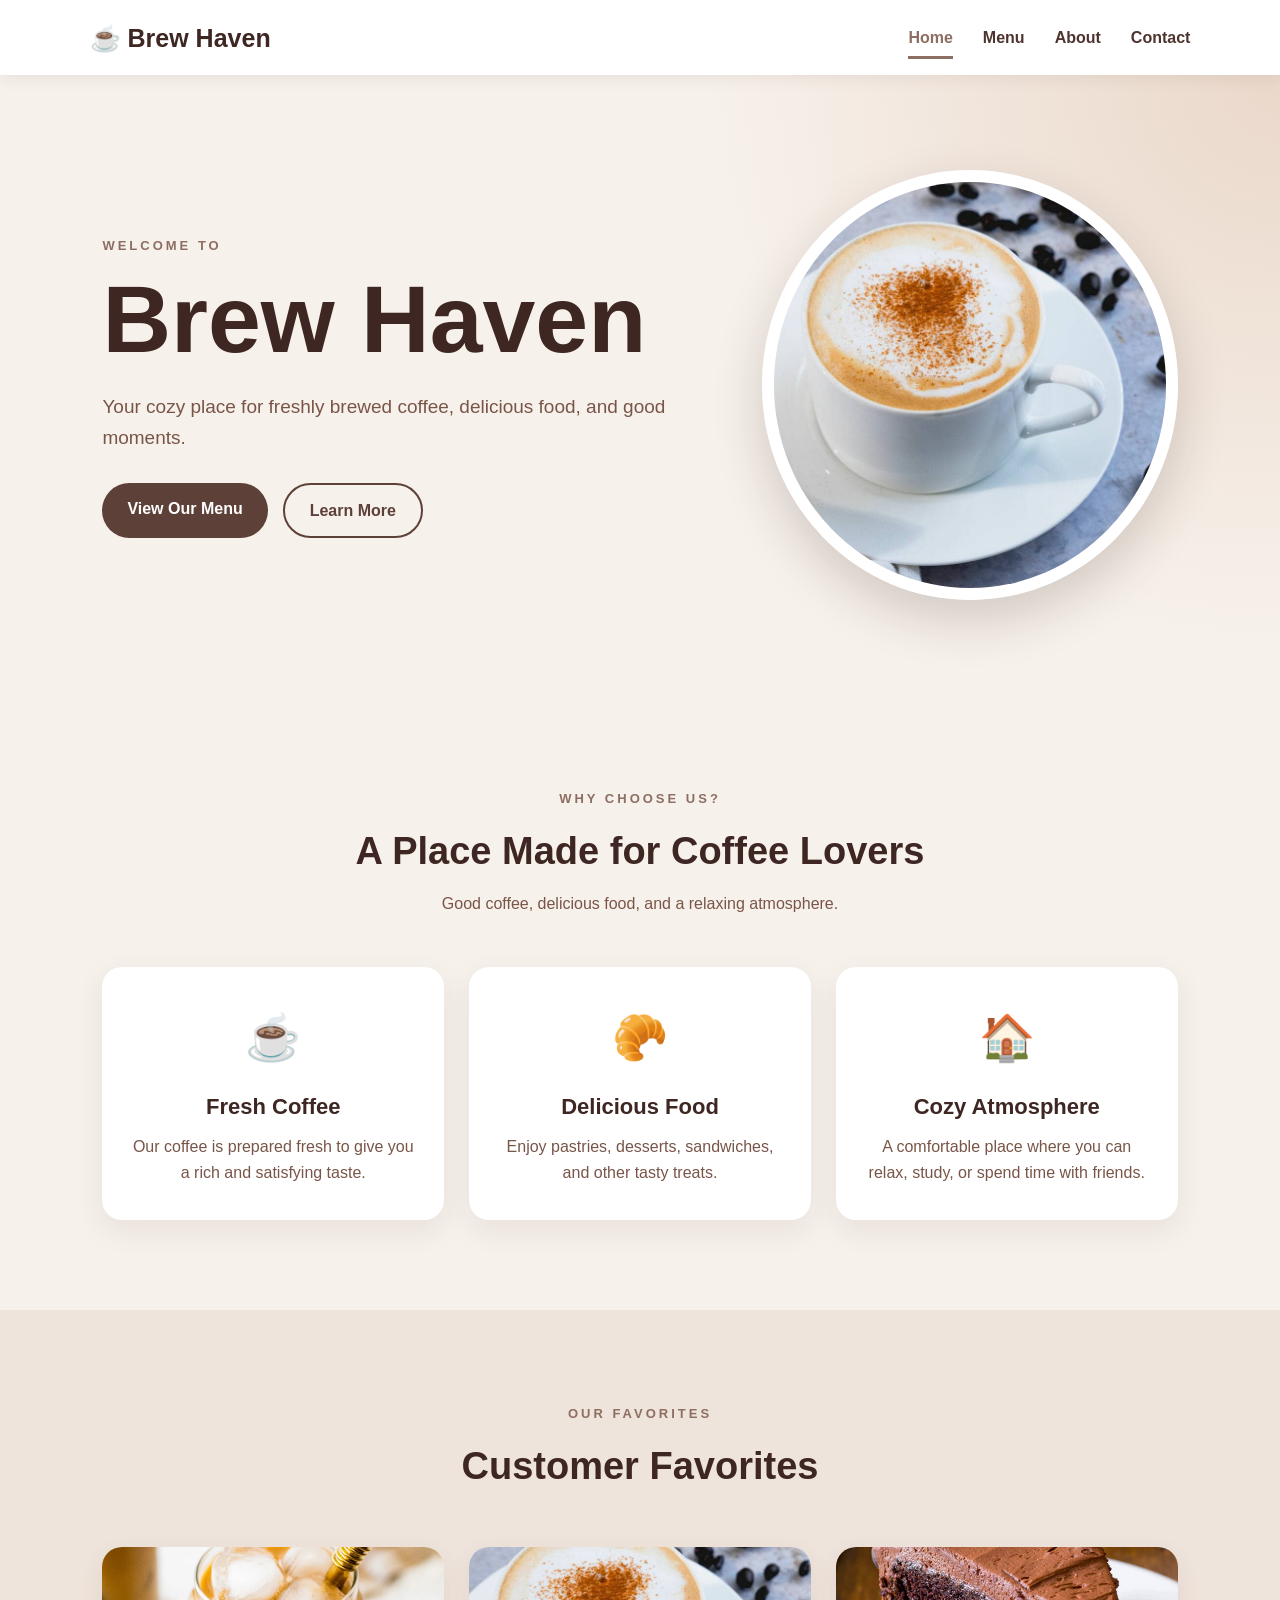
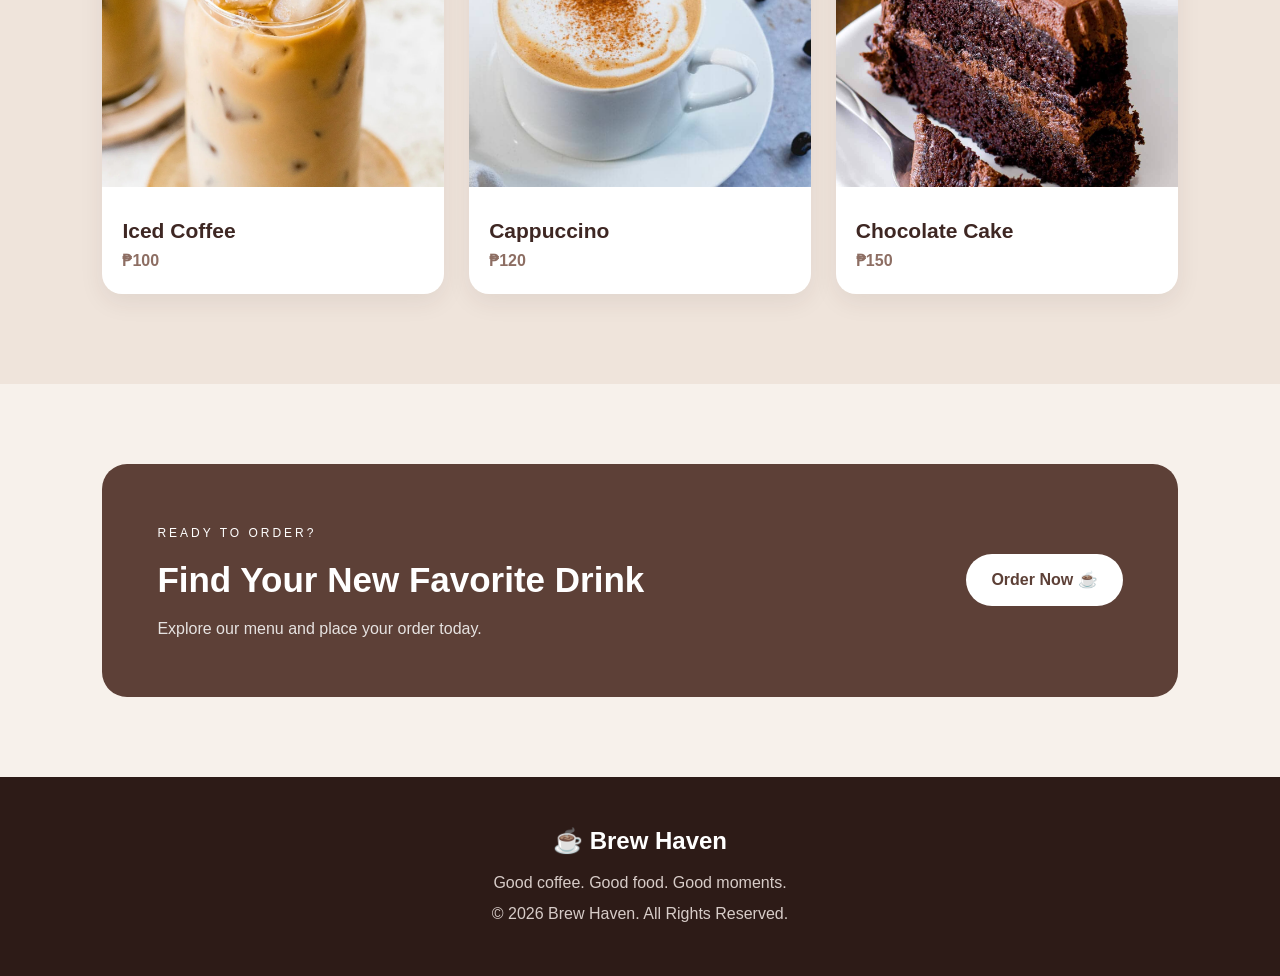
==== index.html @ 60bdd7b0 "Upload Brew Haven website" ====
<!DOCTYPE html>
<html lang="en">
<head>
    <meta charset="UTF-8">
    <meta name="viewport" content="width=device-width, initial-scale=1.0">
    <title>Brew Haven | Home</title>
    <link rel="stylesheet" href="./style.css">
</head>

<body>

<header>
    <div class="logo">☕ Brew Haven</div>

    <nav>
        <a href="./index.html" class="active">Home</a>
        <a href="./menu.html">Menu</a>
        <a href="./about.html">About</a>
        <a href="./contact.html">Contact</a>
    </nav>
</header>

<section class="hero home-hero">
    <div class="hero-content">
        <span class="hero-small">WELCOME TO</span>
        <h1>Brew Haven</h1>
        <p>Your cozy place for freshly brewed coffee, delicious food, and good moments.</p>

        <div class="hero-buttons">
            <a href="./menu.html" class="btn">View Our Menu</a>
            <a href="./about.html" class="btn btn-outline">Learn More</a>
        </div>
    </div>

    <div class="hero-image">
        <img src="./images/cappuccino.jpg" alt="Cappuccino">
    </div>
</section>

<section class="section">
    <div class="section-title">
        <span>WHY CHOOSE US?</span>
        <h2>A Place Made for Coffee Lovers</h2>
        <p>Good coffee, delicious food, and a relaxing atmosphere.</p>
    </div>

    <div class="feature-grid">

        <div class="feature-card">
            <div class="feature-icon">☕</div>
            <h3>Fresh Coffee</h3>
            <p>Our coffee is prepared fresh to give you a rich and satisfying taste.</p>
        </div>

        <div class="feature-card">
            <div class="feature-icon">🥐</div>
            <h3>Delicious Food</h3>
            <p>Enjoy pastries, desserts, sandwiches, and other tasty treats.</p>
        </div>

        <div class="feature-card">
            <div class="feature-icon">🏠</div>
            <h3>Cozy Atmosphere</h3>
            <p>A comfortable place where you can relax, study, or spend time with friends.</p>
        </div>

    </div>
</section>

<section class="section favorites">
    <div class="section-title">
        <span>OUR FAVORITES</span>
        <h2>Customer Favorites</h2>
    </div>

    <div class="popular-grid">

        <div class="popular-card">
            <img src="./images/iced-coffee.jpg" alt="Iced Coffee">
            <div>
                <h3>Iced Coffee</h3>
                <p>₱100</p>
            </div>
        </div>

        <div class="popular-card">
            <img src="./images/cappuccino.jpg" alt="Cappuccino">
            <div>
                <h3>Cappuccino</h3>
                <p>₱120</p>
            </div>
        </div>

        <div class="popular-card">
            <img src="./images/chocolate-cake.jpg" alt="Chocolate Cake">
            <div>
                <h3>Chocolate Cake</h3>
                <p>₱150</p>
            </div>
        </div>

    </div>
</section>

<section class="cta">
    <div>
        <span>READY TO ORDER?</span>
        <h2>Find Your New Favorite Drink</h2>
        <p>Explore our menu and place your order today.</p>
    </div>

    <a href="./menu.html" class="btn">Order Now ☕</a>
</section>

<footer>
    <h3>☕ Brew Haven</h3>
    <p>Good coffee. Good food. Good moments.</p>
    <p>© 2026 Brew Haven. All Rights Reserved.</p>
</footer>

</body>
</html>
---- style.css ----
/* =========================================
   BREW HAVEN - MAIN STYLE
   ========================================= */

* {
    margin: 0;
    padding: 0;
    box-sizing: border-box;
}

html {
    scroll-behavior: smooth;
}

body {
    font-family: Arial, Helvetica, sans-serif;
    background: #f7f1eb;
    color: #3e2723;
    line-height: 1.6;
}


/* =========================================
   HEADER
   ========================================= */

header {
    height: 75px;
    background: #ffffff;
    display: flex;
    justify-content: space-between;
    align-items: center;
    padding: 0 7%;
    position: sticky;
    top: 0;
    z-index: 1000;
    box-shadow: 0 3px 15px rgba(62, 39, 35, 0.08);
}

.logo {
    font-size: 25px;
    font-weight: bold;
    color: #3e2723;
}

nav {
    display: flex;
    gap: 30px;
}

nav a {
    position: relative;
    color: #4e342e;
    text-decoration: none;
    font-weight: bold;
    padding: 27px 0;
    transition: 0.3s;
}

nav a::after {
    content: "";
    position: absolute;
    left: 0;
    bottom: 18px;
    width: 0;
    height: 3px;
    background: #8d6e63;
    transition: 0.3s;
}

nav a:hover,
nav a.active {
    color: #8d6e63;
}

nav a:hover::after,
nav a.active::after {
    width: 100%;
}


/* =========================================
   BUTTONS
   ========================================= */

.btn {
    display: inline-block;
    background: #5d4037;
    color: white;
    padding: 13px 25px;
    border-radius: 30px;
    text-decoration: none;
    font-weight: bold;
    border: none;
    cursor: pointer;
    transition: 0.3s;
}

.btn:hover {
    background: #3e2723;
    transform: translateY(-3px);
    box-shadow: 0 8px 20px rgba(62, 39, 35, 0.2);
}

.btn-outline {
    background: transparent;
    border: 2px solid #5d4037;
    color: #5d4037;
}

.btn-outline:hover {
    background: #5d4037;
    color: white;
}


/* =========================================
   HOME HERO
   ========================================= */

.hero {
    min-height: 620px;
    padding: 70px 8%;
    display: flex;
    align-items: center;
    justify-content: space-between;
    gap: 60px;
}

.home-hero {
    background:
        radial-gradient(circle at top right, #ead8ca, transparent 40%);
}

.hero-content {
    max-width: 600px;
}

.hero-small,
.section-title span,
.menu-heading span,
.about-text > span,
.contact-info > span {
    font-size: 13px;
    letter-spacing: 3px;
    font-weight: bold;
    color: #8d6e63;
}

.hero h1 {
    font-size: clamp(55px, 8vw, 95px);
    line-height: 1;
    margin: 15px 0 25px;
    color: #3e2723;
}

.hero p {
    font-size: 19px;
    color: #795548;
    margin-bottom: 30px;
}

.hero-buttons {
    display: flex;
    gap: 15px;
    flex-wrap: wrap;
}

.hero-image {
    width: 430px;
    height: 430px;
    border-radius: 50%;
    overflow: hidden;
    border: 12px solid white;
    box-shadow: 0 20px 50px rgba(62, 39, 35, 0.2);
    animation: floating 4s ease-in-out infinite;
}

.hero-image img {
    width: 100%;
    height: 100%;
    object-fit: cover;
}

@keyframes floating {

    0%,
    100% {
        transform: translateY(0);
    }

    50% {
        transform: translateY(-12px);
    }
}


/* =========================================
   PAGE HERO
   ========================================= */

.page-hero {
    min-height: 330px;
    display: flex;
    align-items: center;
    justify-content: center;
    text-align: center;
    padding: 50px 20px;
    color: white;

    background:
        linear-gradient(
            rgba(62, 39, 35, 0.72),
            rgba(62, 39, 35, 0.72)
        ),
        url("./images/cappuccino.jpg");

    background-size: cover;
    background-position: center;
}

.page-hero span {
    letter-spacing: 4px;
    font-size: 13px;
}

.page-hero h1 {
    font-size: 55px;
    margin: 10px 0;
}

.page-hero p {
    font-size: 18px;
}


/* =========================================
   GENERAL SECTIONS
   ========================================= */

.section {
    padding: 90px 8%;
}

.section-title {
    text-align: center;
    margin-bottom: 50px;
}

.section-title h2 {
    font-size: 38px;
    margin: 10px 0;
}

.section-title p {
    color: #795548;
}


/* =========================================
   FEATURES
   ========================================= */

.feature-grid {
    display: grid;
    grid-template-columns: repeat(3, 1fr);
    gap: 25px;
}

.feature-card {
    background: white;
    padding: 35px 25px;
    text-align: center;
    border-radius: 20px;
    box-shadow: 0 10px 30px rgba(62, 39, 35, 0.08);
    transition: 0.3s;
}

.feature-card:hover {
    transform: translateY(-8px);
    box-shadow: 0 18px 40px rgba(62, 39, 35, 0.15);
}

.feature-icon {
    font-size: 45px;
    margin-bottom: 15px;
}

.feature-card h3 {
    font-size: 22px;
    margin-bottom: 10px;
}

.feature-card p {
    color: #795548;
}


/* =========================================
   FAVORITES
   ========================================= */

.favorites {
    background: #efe4db;
}

.popular-grid {
    display: grid;
    grid-template-columns: repeat(3, 1fr);
    gap: 25px;
}

.popular-card {
    background: white;
    border-radius: 20px;
    overflow: hidden;
    transition: 0.3s;
    box-shadow: 0 8px 25px rgba(62, 39, 35, 0.08);
}

.popular-card:hover {
    transform: translateY(-7px);
}

.popular-card img {
    width: 100%;
    height: 240px;
    object-fit: cover;
}

.popular-card div {
    padding: 20px;
}

.popular-card h3 {
    font-size: 21px;
}

.popular-card p {
    color: #8d6e63;
    font-weight: bold;
}


/* =========================================
   CTA
   ========================================= */

.cta {
    margin: 80px 8%;
    padding: 55px;
    border-radius: 25px;
    background: #5d4037;
    color: white;
    display: flex;
    align-items: center;
    justify-content: space-between;
    gap: 30px;
}

.cta span {
    font-size: 12px;
    letter-spacing: 3px;
}

.cta h2 {
    font-size: 35px;
    margin: 8px 0;
}

.cta p {
    opacity: 0.85;
}

.cta .btn {
    background: white;
    color: #5d4037;
}

.cta .btn:hover {
    background: #f7f1eb;
}


/* =========================================
   MENU
   ========================================= */

.menu-section {
    padding: 80px 7%;
}

.search-box {
    max-width: 700px;
    margin: 0 auto 30px;
}

.search-box input {
    width: 100%;
    padding: 17px 22px;
    border: 2px solid #eadfd7;
    border-radius: 40px;
    outline: none;
    font-size: 16px;
    background: white;
    transition: 0.3s;
}

.search-box input:focus {
    border-color: #8d6e63;
    box-shadow: 0 5px 20px rgba(62, 39, 35, 0.08);
}

.categories {
    display: flex;
    justify-content: center;
    flex-wrap: wrap;
    gap: 10px;
    margin-bottom: 70px;
}

.category-btn {
    border: none;
    padding: 11px 20px;
    border-radius: 30px;
    background: white;
    color: #5d4037;
    cursor: pointer;
    font-weight: bold;
    transition: 0.3s;
}

.category-btn:hover,
.category-btn.active {
    background: #5d4037;
    color: white;
}

.menu-heading {
    margin: 60px 0 25px;
}

.menu-heading h2 {
    font-size: 35px;
    margin-top: 5px;
}


/* =========================================
   PRODUCT CARDS
   ========================================= */

.product-grid {
    display: grid;
    grid-template-columns: repeat(4, 1fr);
    gap: 25px;
}

.product-card {
    background: white;
    border-radius: 20px;
    overflow: hidden;
    position: relative;
    box-shadow: 0 8px 25px rgba(62, 39, 35, 0.08);
    transition: 0.35s;
}

.product-card:hover {
    transform: translateY(-10px);
    box-shadow: 0 18px 40px rgba(62, 39, 35, 0.16);
}

.product-image {
    height: 220px;
    overflow: hidden;
}

.product-image img {
    width: 100%;
    height: 100%;
    object-fit: cover;
    transition: 0.5s;
}

.product-card:hover .product-image img {
    transform: scale(1.08);
}

.product-info {
    padding: 20px;
}

.product-info h3 {
    color: #3e2723;
    font-size: 21px;
    margin-bottom: 7px;
}

.product-info p {
    color: #795548;
    font-size: 14px;
    min-height: 65px;
}

.product-info strong {
    display: block;
    color: #6d4c41;
    font-size: 20px;
    margin: 10px 0;
}

.add-btn {
    width: 100%;
    padding: 12px;
    border: none;
    border-radius: 12px;
    background: #5d4037;
    color: white;
    cursor: pointer;
    font-weight: bold;
    transition: 0.3s;
}

.add-btn:hover {
    background: #3e2723;
    transform: translateY(-2px);
}

.best-badge {
    position: absolute;
    z-index: 5;
    top: 15px;
    left: 15px;
    background: #5d4037;
    color: white;
    padding: 7px 11px;
    border-radius: 20px;
    font-size: 11px;
    font-weight: bold;
}


/* =========================================
   REVIEWS
   ========================================= */

.reviews {
    background: #efe4db;
}

.review-grid {
    display: grid;
    grid-template-columns: repeat(3, 1fr);
    gap: 25px;
}

.review-card {
    background: white;
    padding: 30px;
    border-radius: 20px;
    box-shadow: 0 8px 25px rgba(62, 39, 35, 0.07);
}

.stars {
    color: #a1887f;
    font-size: 20px;
    margin-bottom: 15px;
}

.review-card p {
    color: #5d4037;
    margin-bottom: 15px;
}

.review-card h4 {
    color: #8d6e63;
}


/* =========================================
   FLOATING CART
   ========================================= */

.cart-floating {
    position: fixed;
    right: 25px;
    bottom: 25px;
    width: 65px;
    height: 65px;
    border: none;
    border-radius: 50%;
    background: #5d4037;
    color: white;
    font-size: 25px;
    cursor: pointer;
    z-index: 1100;
    box-shadow: 0 10px 30px rgba(62, 39, 35, 0.3);
    transition: 0.3s;
}

.cart-floating:hover {
    transform: scale(1.1);
    background: #3e2723;
}

#cartCount {
    position: absolute;
    top: -4px;
    right: -4px;
    width: 25px;
    height: 25px;
    background: #8d6e63;
    border-radius: 50%;
    display: flex;
    justify-content: center;
    align-items: center;
    font-size: 12px;
    font-weight: bold;
}


/* =========================================
   CART PANEL
   ========================================= */

.cart-overlay {
    position: fixed;
    inset: 0;
    background: rgba(0, 0, 0, 0.45);
    z-index: 1190;
    opacity: 0;
    visibility: hidden;
    transition: 0.3s;
}

.cart-overlay.show {
    opacity: 1;
    visibility: visible;
}

.cart-panel {
    position: fixed;
    right: -450px;
    top: 0;
    width: 430px;
    max-width: 95%;
    height: 100vh;
    background: #fff;
    z-index: 1200;
    display: flex;
    flex-direction: column;
    transition: 0.4s ease;
    box-shadow: -10px 0 40px rgba(0, 0, 0, 0.15);
}

.cart-panel.open {
    right: 0;
}

.cart-header {
    display: flex;
    justify-content: space-between;
    align-items: center;
    padding: 22px;
    border-bottom: 1px solid #eee;
}

.cart-header h2 {
    font-size: 23px;
}

.cart-header button {
    border: none;
    background: none;
    font-size: 30px;
    cursor: pointer;
    color: #5d4037;
}

.cart-items {
    flex: 1;
    overflow-y: auto;
    padding: 20px;
}

.cart-item {
    display: flex;
    gap: 12px;
    align-items: center;
    margin-bottom: 18px;
    padding-bottom: 18px;
    border-bottom: 1px solid #eee;
}

.cart-item img {
    width: 70px;
    height: 70px;
    border-radius: 12px;
    object-fit: cover;
}

.cart-item-info {
    flex: 1;
}

.cart-item-info h3 {
    font-size: 15px;
}

.cart-item-info p {
    color: #795548;
    font-size: 13px;
}

.cart-item > strong {
    font-size: 14px;
}

.cart-controls {
    display: flex;
    align-items: center;
    gap: 7px;
    margin-top: 5px;
}

.cart-controls button {
    border: none;
    width: 25px;
    height: 25px;
    border-radius: 6px;
    background: #efe4db;
    color: #3e2723;
    cursor: pointer;
}

.cart-controls .remove-btn {
    background: transparent;
    margin-left: 5px;
}

.empty-cart {
    text-align: center;
    padding: 50px 20px;
    color: #795548;
}

.empty-cart-icon {
    font-size: 50px;
    margin-bottom: 15px;
}

.cart-footer {
    padding: 20px;
    border-top: 1px solid #eee;
}

.cart-total {
    display: flex;
    justify-content: space-between;
    margin-bottom: 15px;
    font-size: 20px;
}

.checkout-btn {
    width: 100%;
    padding: 14px;
    border: none;
    border-radius: 12px;
    background: #5d4037;
    color: white;
    font-weight: bold;
    cursor: pointer;
    transition: 0.3s;
}

.checkout-btn:hover {
    background: #3e2723;
}


/* =========================================
   MODALS
   ========================================= */

.modal {
    position: fixed;
    inset: 0;
    background: rgba(0, 0, 0, 0.55);
    z-index: 2000;
    display: flex;
    align-items: center;
    justify-content: center;
    padding: 20px;
    opacity: 0;
    visibility: hidden;
    transition: 0.3s;
}

.modal.show {
    opacity: 1;
    visibility: visible;
}

.modal-content {
    background: white;
    width: 500px;
    max-width: 100%;
    max-height: 90vh;
    overflow-y: auto;
    border-radius: 25px;
    padding: 35px;
    position: relative;
    transform: translateY(30px);
    transition: 0.3s;
}

.modal.show .modal-content {
    transform: translateY(0);
}

.modal-close {
    position: absolute;
    top: 15px;
    right: 18px;
    border: none;
    background: none;
    font-size: 30px;
    cursor: pointer;
    color: #5d4037;
}

.modal-content h2 {
    margin-bottom: 8px;
}

.modal-content > p {
    color: #795548;
    margin-bottom: 25px;
}


/* =========================================
   CHECKOUT
   ========================================= */

.checkout-content form {
    display: flex;
    flex-direction: column;
}

.checkout-content label {
    font-size: 14px;
    font-weight: bold;
    margin-bottom: 6px;
    margin-top: 12px;
}

.checkout-content input,
.checkout-content select,
.checkout-content textarea {
    width: 100%;
    padding: 13px;
    border: 1px solid #ddd;
    border-radius: 10px;
    outline: none;
    font-family: inherit;
}

.checkout-content textarea {
    min-height: 90px;
    resize: vertical;
}

.checkout-content input:focus,
.checkout-content select:focus,
.checkout-content textarea:focus {
    border-color: #8d6e63;
}

.checkout-summary {
    display: flex;
    justify-content: space-between;
    font-size: 20px;
    margin: 25px 0 15px;
    padding-top: 20px;
    border-top: 1px solid #eee;
}


/* =========================================
   ORDER STATUS
   ========================================= */

.status-content {
    text-align: center;
}

.success-icon {
    width: 75px;
    height: 75px;
    border-radius: 50%;
    margin: 0 auto 20px;
    background: #5d4037;
    color: white;
    display: flex;
    align-items: center;
    justify-content: center;
    font-size: 40px;
    animation: successPop 0.5s ease;
}

@keyframes successPop {
    0% {
        transform: scale(0);
    }

    80% {
        transform: scale(1.1);
    }

    100% {
        transform: scale(1);
    }
}

.order-number {
    display: inline-block;
    background: #efe4db;
    color: #5d4037;
    font-size: 25px;
    font-weight: bold;
    padding: 10px 20px;
    border-radius: 12px;
    margin-bottom: 35px;
}

.status-tracker {
    display: flex;
    align-items: flex-start;
    justify-content: center;
    margin-bottom: 25px;
}

.status-step {
    text-align: center;
    min-width: 65px;
}

.status-circle {
    width: 42px;
    height: 42px;
    margin: 0 auto 7px;
    border-radius: 50%;
    background: #ddd;
    color: #777;
    display: flex;
    justify-content: center;
    align-items: center;
    font-weight: bold;
    transition: 0.4s;
}

.status-step.active .status-circle,
.status-step.completed .status-circle {
    background: #5d4037;
    color: white;
}

.status-step span {
    font-size: 11px;
    color: #777;
}

.status-step.active span {
    color: #5d4037;
    font-weight: bold;
}

.status-line {
    width: 45px;
    height: 3px;
    background: #ddd;
    margin-top: 20px;
}

.current-status {
    background: #f7f1eb;
    padding: 15px;
    border-radius: 12px;
    margin-bottom: 25px;
    font-weight: bold;
    color: #5d4037;
}


/* =========================================
   ABOUT
   ========================================= */

.about-section {
    padding: 90px 8%;
    display: grid;
    grid-template-columns: 1fr 1fr;
    align-items: center;
    gap: 70px;
}

.about-image img {
    width: 100%;
    max-height: 500px;
    object-fit: cover;
    border-radius: 25px;
    box-shadow: 0 20px 50px rgba(62, 39, 35, 0.15);
}

.about-text h2 {
    font-size: 45px;
    margin: 10px 0 20px;
}

.about-text p {
    color: #795548;
    margin-bottom: 18px;
}

.about-text .btn {
    margin-top: 10px;
}

.stats-section {
    background: #5d4037;
    color: white;
    padding: 70px 8%;
    display: grid;
    grid-template-columns: repeat(3, 1fr);
    text-align: center;
}

.stat h2 {
    font-size: 45px;
}

.stat p {
    opacity: 0.8;
}


/* =========================================
   CONTACT
   ========================================= */

.contact-section {
    padding: 90px 8%;
    display: grid;
    grid-template-columns: 1fr 1fr;
    gap: 70px;
}

.contact-info h2 {
    font-size: 45px;
    margin: 10px 0 35px;
}

.contact-item {
    display: flex;
    gap: 18px;
    margin-bottom: 25px;
}

.contact-item > div:first-child {
    font-size: 25px;
    width: 45px;
}

.contact-item h3 {
    margin-bottom: 3px;
}

.contact-item p {
    color: #795548;
}

.contact-form {
    background: white;
    padding: 35px;
    border-radius: 25px;
    box-shadow: 0 10px 35px rgba(62, 39, 35, 0.08);
}

.contact-form h2 {
    margin-bottom: 20px;
}

.contact-form form {
    display: flex;
    flex-direction: column;
}

.contact-form label {
    font-weight: bold;
    font-size: 14px;
    margin-top: 12px;
    margin-bottom: 6px;
}

.contact-form input,
.contact-form textarea {
    padding: 14px;
    border: 1px solid #ddd;
    border-radius: 10px;
    outline: none;
    font-family: inherit;
}

.contact-form textarea {
    min-height: 140px;
    resize: vertical;
    margin-bottom: 20px;
}

.faq-grid {
    display: grid;
    grid-template-columns: repeat(3, 1fr);
    gap: 25px;
}

.faq-card {
    background: white;
    padding: 25px;
    border-radius: 18px;
    box-shadow: 0 8px 25px rgba(62, 39, 35, 0.07);
}

.faq-card h3 {
    margin-bottom: 10px;
}

.faq-card p {
    color: #795548;
}


/* =========================================
   FOOTER
   ========================================= */

footer {
    background: #2d1b17;
    color: white;
    text-align: center;
    padding: 45px 20px;
}

footer h3 {
    font-size: 24px;
    margin-bottom: 10px;
}

footer p {
    color: #d7ccc8;
    margin: 5px;
}


/* =========================================
   RESPONSIVE
   ========================================= */

@media (max-width: 1000px) {

    .product-grid {
        grid-template-columns: repeat(2, 1fr);
    }

    .feature-grid,
    .popular-grid,
    .review-grid,
    .faq-grid {
        grid-template-columns: repeat(2, 1fr);
    }

    .hero {
        flex-direction: column;
        text-align: center;
    }

    .hero-buttons {
        justify-content: center;
    }

    .about-section,
    .contact-section {
        grid-template-columns: 1fr;
    }

    .about-text {
        text-align: center;
    }

}


@media (max-width: 700px) {

    header {
        height: auto;
        min-height: 70px;
        padding: 15px 5%;
        flex-direction: column;
        gap: 8px;
    }

    nav {
        gap: 15px;
        flex-wrap: wrap;
        justify-content: center;
    }

    nav a {
        padding: 5px;
        font-size: 14px;
    }

    nav a::after {
        bottom: 0;
    }

    .hero {
        padding: 60px 6%;
    }

    .hero h1 {
        font-size: 55px;
    }

    .hero-image {
        width: 300px;
        height: 300px;
    }

    .section {
        padding: 60px 6%;
    }

    .section-title h2 {
        font-size: 30px;
    }

    .feature-grid,
    .popular-grid,
    .review-grid,
    .faq-grid,
    .product-grid {
        grid-template-columns: 1fr;
    }

    .cta {
        margin: 50px 6%;
        padding: 35px 25px;
        flex-direction: column;
        text-align: center;
    }

    .page-hero h1 {
        font-size: 40px;
    }

    .menu-section {
        padding: 60px 5%;
    }

    .about-section,
    .contact-section {
        padding: 60px 6%;
        gap: 40px;
    }

    .about-text h2,
    .contact-info h2 {
        font-size: 35px;
    }

    .stats-section {
        grid-template-columns: 1fr;
        gap: 35px;
    }

    .status-tracker {
        transform: scale(0.85);
        transform-origin: center;
    }

    .status-line {
        width: 20px;
    }

}
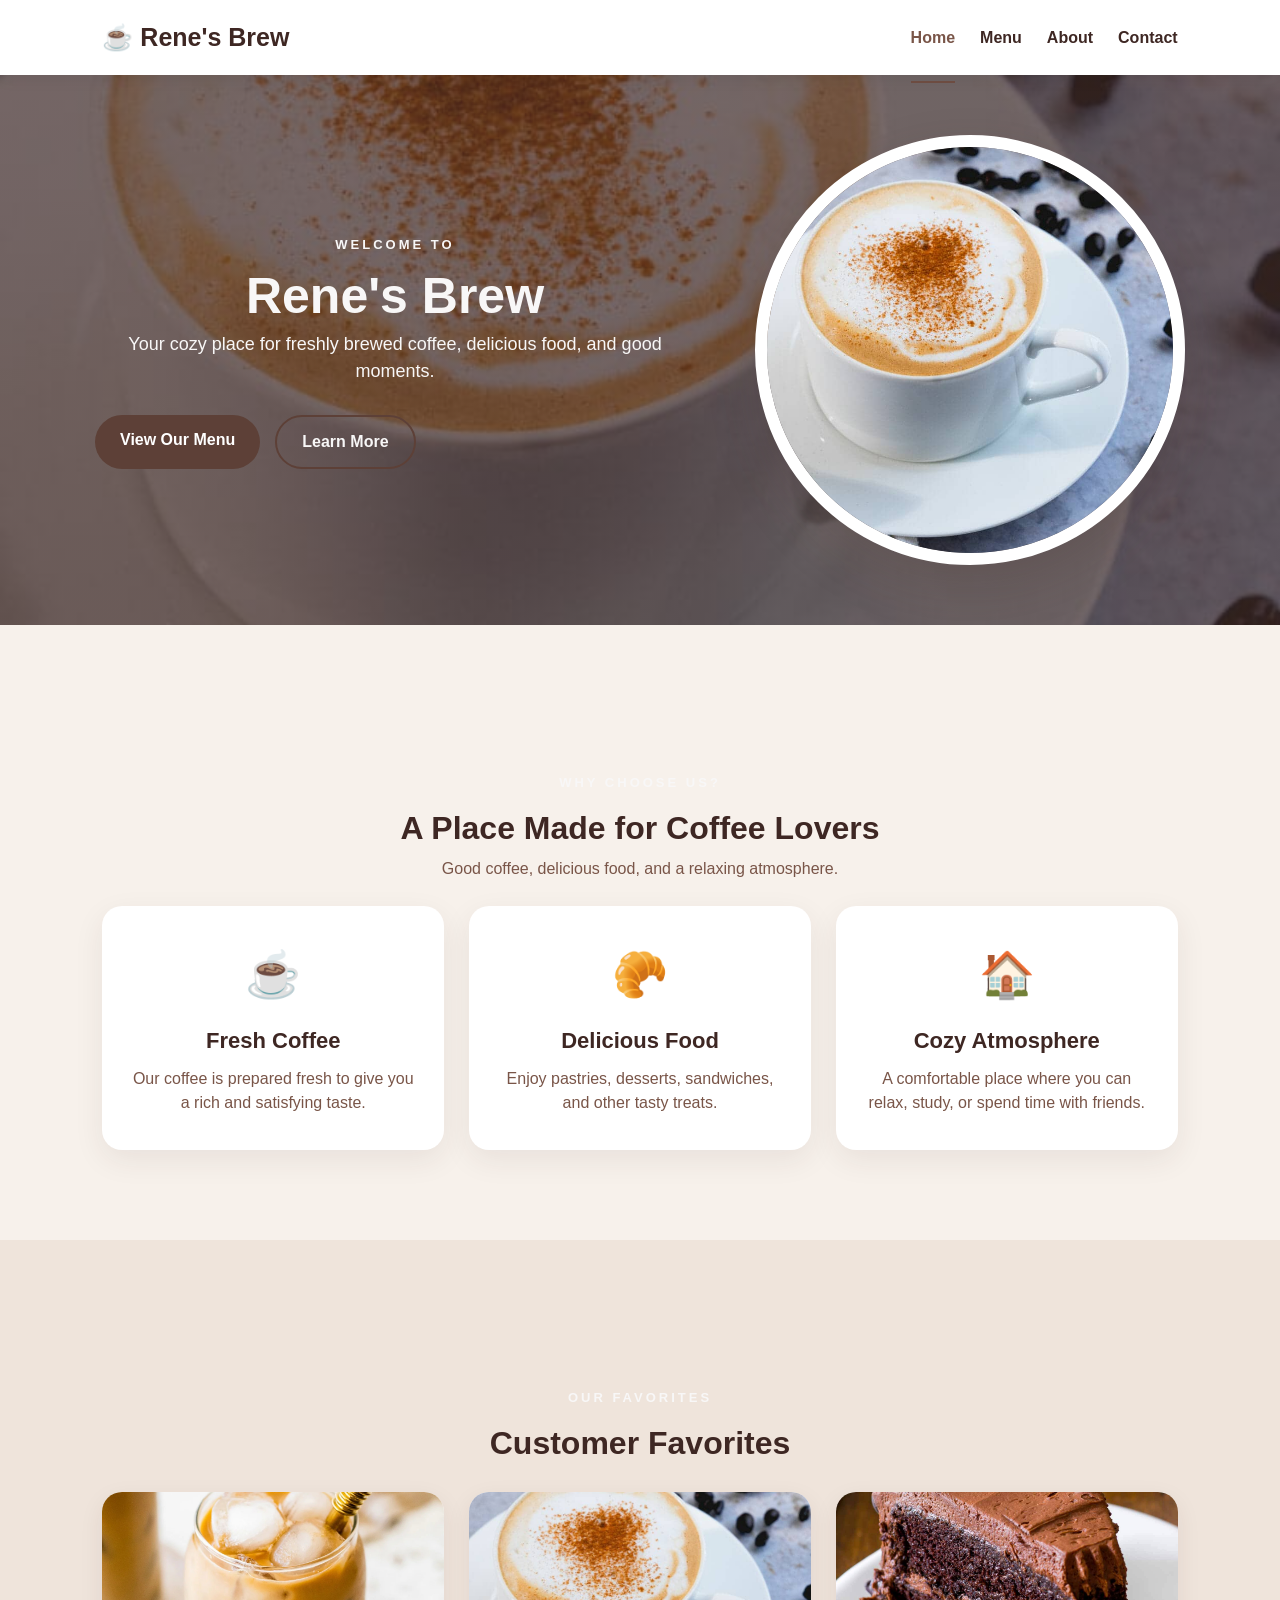
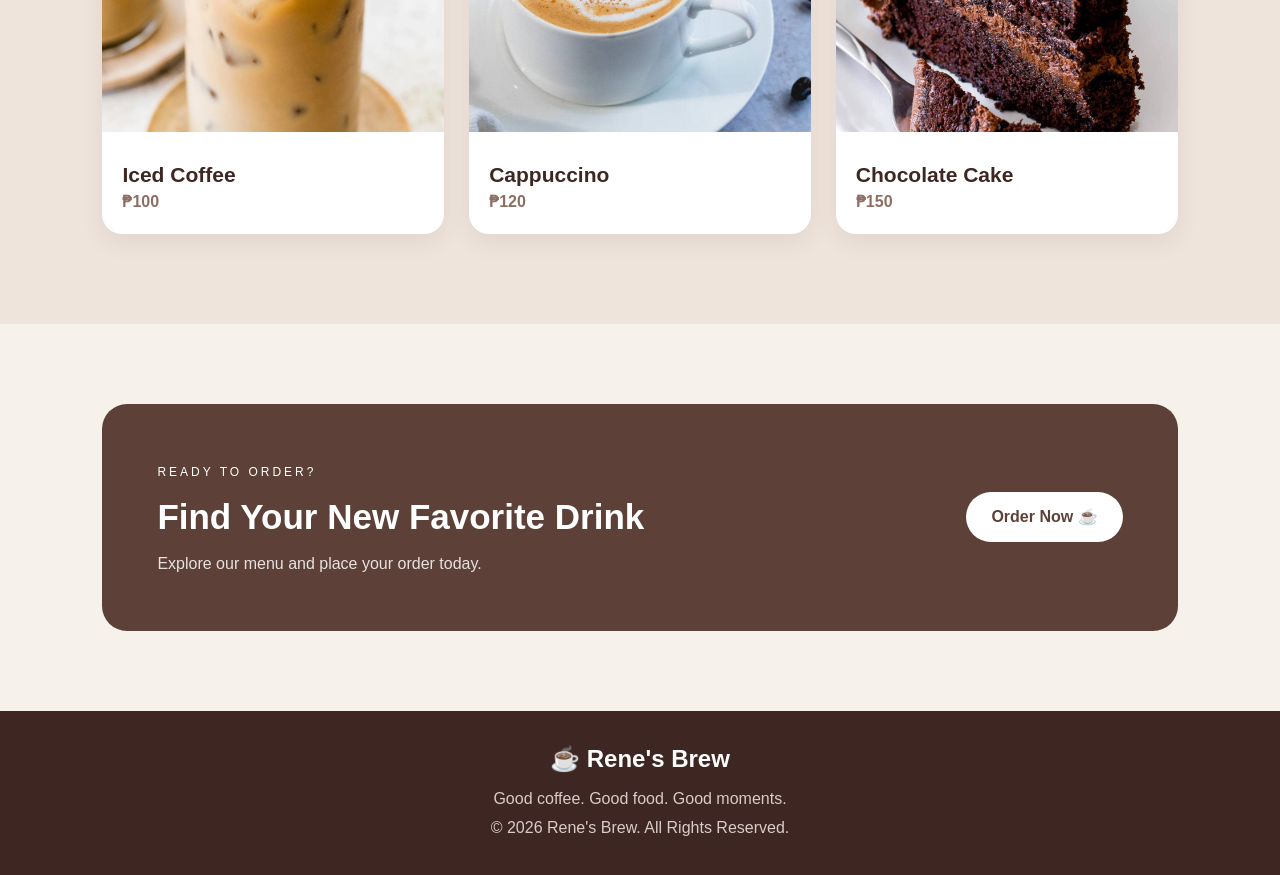
==== commit a9707440: "Renree brew" ====
--- a/index.html
+++ b/index.html
@@ -3,14 +3,14 @@
 <head>
     <meta charset="UTF-8">
     <meta name="viewport" content="width=device-width, initial-scale=1.0">
-    <title>Brew Haven | Home</title>
+    <title>Rene's Brew | Home</title>
     <link rel="stylesheet" href="./style.css">
 </head>
 
 <body>
 
 <header>
-    <div class="logo">☕ Brew Haven</div>
+    <div class="logo">☕ Rene's Brew</div>
 
     <nav>
         <a href="./index.html" class="active">Home</a>
@@ -23,7 +23,7 @@
 <section class="hero home-hero">
     <div class="hero-content">
         <span class="hero-small">WELCOME TO</span>
-        <h1>Brew Haven</h1>
+        <h1>Rene's Brew</h1>
         <p>Your cozy place for freshly brewed coffee, delicious food, and good moments.</p>
 
         <div class="hero-buttons">
@@ -113,9 +113,9 @@
 </section>
 
 <footer>
-    <h3>☕ Brew Haven</h3>
+    <h3>☕ Rene's Brew</h3>
     <p>Good coffee. Good food. Good moments.</p>
-    <p>© 2026 Brew Haven. All Rights Reserved.</p>
+    <p>© 2026 Rene's Brew. All Rights Reserved.</p>
 </footer>
 
 </body>
--- a/style.css
+++ b/style.css
@@ -105,7 +105,7 @@
 .btn-outline {
     background: transparent;
     border: 2px solid #5d4037;
-    color: #5d4037;
+    color: #f8f7f7;
 }
 
 .btn-outline:hover {
@@ -144,19 +144,19 @@
     font-size: 13px;
     letter-spacing: 3px;
     font-weight: bold;
-    color: #8d6e63;
+    color: #f8f7f7;
 }
 
 .hero h1 {
     font-size: clamp(55px, 8vw, 95px);
     line-height: 1;
     margin: 15px 0 25px;
-    color: #3e2723;
+    color: #f8f7f7;
 }
 
 .hero p {
     font-size: 19px;
-    color: #795548;
+    color: #f8f7f7;
     margin-bottom: 30px;
 }
 
@@ -1294,4 +1294,2070 @@
         width: 20px;
     }
 
+}
+
+/* =========================
+   PROMO CODE
+========================= */
+
+.promo-section {
+    margin: 20px 0;
+    padding: 18px;
+    background: #fffaf5;
+    border-radius: 15px;
+    border: 1px solid #eaded3;
+}
+
+.promo-section h3 {
+    margin-bottom: 12px;
+    color: #3e2723;
+}
+
+.promo-input {
+    display: flex;
+    gap: 8px;
+}
+
+.promo-input input {
+    flex: 1;
+    padding: 11px;
+    border: 1px solid #d7c4b5;
+    border-radius: 8px;
+    outline: none;
+}
+
+.promo-input input:focus {
+    border-color: #795548;
+}
+
+.promo-input button {
+    padding: 11px 16px;
+    border: none;
+    border-radius: 8px;
+    background: #6d4c41;
+    color: white;
+    cursor: pointer;
+    font-weight: bold;
+}
+
+.promo-input button:hover {
+    background: #4e342e;
+}
+
+.promo-hints {
+    margin-top: 10px;
+    color: #8d6e63;
+}
+
+.promo-applied {
+    display: flex;
+    align-items: center;
+    justify-content: space-between;
+    gap: 8px;
+    margin-top: 12px;
+    padding: 10px;
+    background: #e8f5e9;
+    border-radius: 8px;
+    color: #2e7d32;
+}
+
+.promo-applied button {
+    border: none;
+    background: transparent;
+    color: #c62828;
+    cursor: pointer;
+    font-weight: bold;
+}
+
+
+/* =========================
+   RECEIPT
+========================= */
+
+.receipt-box {
+    position: relative;
+    width: 450px;
+    max-width: 92%;
+    max-height: 90vh;
+    overflow-y: auto;
+    background: white;
+    border-radius: 20px;
+    padding: 30px;
+    box-shadow: 0 20px 60px rgba(0,0,0,0.25);
+    animation: receiptPop 0.3s ease;
+}
+
+@keyframes receiptPop {
+    from {
+        opacity: 0;
+        transform: scale(0.9) translateY(20px);
+    }
+
+    to {
+        opacity: 1;
+        transform: scale(1) translateY(0);
+    }
+}
+
+.receipt-header {
+    text-align: center;
+    margin-bottom: 20px;
+}
+
+.receipt-logo {
+    font-size: 45px;
+}
+
+.receipt-header h2 {
+    margin: 5px 0;
+    color: #3e2723;
+}
+
+.receipt-header p {
+    color: #795548;
+    margin: 0;
+}
+
+.receipt-order {
+    display: flex;
+    justify-content: space-between;
+    padding: 12px;
+    background: #fff8f0;
+    border-radius: 10px;
+    margin-bottom: 18px;
+}
+
+.receipt-order strong {
+    color: #6d4c41;
+}
+
+.receipt-customer p {
+    display: flex;
+    justify-content: space-between;
+    gap: 15px;
+    margin: 8px 0;
+    color: #5d4037;
+}
+
+.receipt-box hr {
+    border: none;
+    border-top: 1px dashed #cbb8aa;
+    margin: 20px 0;
+}
+
+.receipt-box h3 {
+    color: #3e2723;
+}
+
+.receipt-item {
+    display: flex;
+    justify-content: space-between;
+    gap: 15px;
+    padding: 9px 0;
+    color: #5d4037;
+}
+
+.receipt-summary > div {
+    display: flex;
+    justify-content: space-between;
+    margin: 10px 0;
+}
+
+.receipt-discount {
+    color: #2e7d32;
+}
+
+.receipt-total {
+    font-size: 20px;
+    padding-top: 10px;
+    border-top: 2px solid #3e2723;
+    color: #3e2723;
+}
+
+.receipt-request {
+    margin-top: 18px;
+    padding: 12px;
+    background: #fafafa;
+    border-radius: 10px;
+    color: #5d4037;
+}
+
+.receipt-request p {
+    margin-bottom: 0;
+}
+
+.receipt-footer {
+    text-align: center;
+    margin: 25px 0 15px;
+    color: #795548;
+}
+
+.receipt-footer p {
+    font-weight: bold;
+}
+
+.print-btn,
+.done-btn {
+    width: 100%;
+    padding: 13px;
+    border: none;
+    border-radius: 10px;
+    cursor: pointer;
+    font-weight: bold;
+    margin-top: 8px;
+}
+
+.print-btn {
+    background: #6d4c41;
+    color: white;
+}
+
+.print-btn:hover {
+    background: #4e342e;
+}
+
+.done-btn {
+    background: #eee;
+    color: #3e2723;
+}
+
+.done-btn:hover {
+    background: #ddd;
+}
+
+
+/* =========================
+   RECEIPT PRINT
+========================= */
+
+@media print {
+
+    body * {
+        visibility: hidden;
+    }
+
+    #receiptModal,
+    #receiptModal * {
+        visibility: visible;
+    }
+
+    #receiptModal {
+        position: absolute;
+        left: 0;
+        top: 0;
+        width: 100%;
+        background: white;
+    }
+
+    .receipt-box {
+        width: 100%;
+        max-width: 100%;
+        box-shadow: none;
+        border-radius: 0;
+    }
+
+    .close-modal,
+    .print-btn,
+    .done-btn {
+        display: none !important;
+    }
+}
+
+
+/* =========================
+   MOBILE
+========================= */
+
+@media (max-width: 600px) {
+
+    .promo-input {
+        flex-direction: column;
+    }
+
+    .promo-input button {
+        width: 100%;
+    }
+
+    .promo-applied {
+        flex-wrap: wrap;
+    }
+
+    .receipt-box {
+        padding: 22px;
+    }
+
+    .receipt-customer p {
+        flex-direction: column;
+        gap: 2px;
+    }
+}
+
+/* =========================
+   RESET
+========================= */
+
+* {
+    box-sizing: border-box;
+    margin: 0;
+    padding: 0;
+}
+
+html {
+    scroll-behavior: smooth;
+}
+
+body {
+    font-family: Arial, sans-serif;
+    background: #f7f1eb;
+    color: #3e2723;
+    line-height: 1.5;
+    overflow-x: hidden;
+}
+
+
+/* =========================
+   GENERAL ANIMATIONS
+========================= */
+
+@keyframes fadeUp {
+    from {
+        opacity: 0;
+        transform: translateY(35px);
+    }
+
+    to {
+        opacity: 1;
+        transform: translateY(0);
+    }
+}
+
+@keyframes fadeDown {
+    from {
+        opacity: 0;
+        transform: translateY(-25px);
+    }
+
+    to {
+        opacity: 1;
+        transform: translateY(0);
+    }
+}
+
+@keyframes fadeLeft {
+    from {
+        opacity: 0;
+        transform: translateX(-35px);
+    }
+
+    to {
+        opacity: 1;
+        transform: translateX(0);
+    }
+}
+
+@keyframes fadeRight {
+    from {
+        opacity: 0;
+        transform: translateX(35px);
+    }
+
+    to {
+        opacity: 1;
+        transform: translateX(0);
+    }
+}
+
+@keyframes zoomIn {
+    from {
+        opacity: 0;
+        transform: scale(0.85);
+    }
+
+    to {
+        opacity: 1;
+        transform: scale(1);
+    }
+}
+
+@keyframes pulse {
+    0% {
+        transform: scale(1);
+    }
+
+    50% {
+        transform: scale(1.08);
+    }
+
+    100% {
+        transform: scale(1);
+    }
+}
+
+@keyframes cartBounce {
+    0% {
+        transform: scale(1);
+    }
+
+    30% {
+        transform: scale(1.2) rotate(-8deg);
+    }
+
+    60% {
+        transform: scale(0.95) rotate(8deg);
+    }
+
+    100% {
+        transform: scale(1) rotate(0);
+    }
+}
+
+@keyframes promoSuccess {
+    0% {
+        opacity: 0;
+        transform: translateY(-10px) scale(0.95);
+    }
+
+    60% {
+        transform: translateY(3px) scale(1.03);
+    }
+
+    100% {
+        opacity: 1;
+        transform: translateY(0) scale(1);
+    }
+}
+
+@keyframes statusPulse {
+    0% {
+        transform: scale(1);
+    }
+
+    50% {
+        transform: scale(1.05);
+    }
+
+    100% {
+        transform: scale(1);
+    }
+}
+
+@keyframes receiptAppear {
+    from {
+        opacity: 0;
+        transform: translateY(30px) scale(0.92);
+    }
+
+    to {
+        opacity: 1;
+        transform: translateY(0) scale(1);
+    }
+}
+
+@keyframes buttonClick {
+    0% {
+        transform: scale(1);
+    }
+
+    50% {
+        transform: scale(0.92);
+    }
+
+    100% {
+        transform: scale(1);
+    }
+}
+
+
+/* =========================
+   HEADER
+========================= */
+
+header {
+    background: white;
+    padding: 18px 8%;
+
+    display: flex;
+    justify-content: space-between;
+    align-items: center;
+
+    position: sticky;
+    top: 0;
+
+    z-index: 1000;
+
+    box-shadow:
+        0 3px 15px rgba(0, 0, 0, 0.08);
+
+    animation: fadeDown 0.7s ease;
+}
+
+.logo {
+    font-size: 25px;
+    font-weight: bold;
+
+    animation: fadeLeft 0.8s ease;
+}
+
+nav {
+    display: flex;
+    gap: 25px;
+}
+
+nav a {
+    text-decoration: none;
+    color: #3e2723;
+    font-weight: bold;
+
+    position: relative;
+
+    transition: 0.3s;
+}
+
+nav a::after {
+    content: "";
+
+    position: absolute;
+
+    left: 0;
+    bottom: -6px;
+
+    width: 0;
+    height: 2px;
+
+    background: #6d4c41;
+
+    transition: 0.3s;
+}
+
+nav a:hover::after,
+nav a.active::after {
+    width: 100%;
+}
+
+nav a:hover,
+nav a.active {
+    color: #795548;
+}
+
+
+/* =========================
+   HERO
+========================= */
+
+.hero {
+    min-height: 320px;
+
+    display: flex;
+    align-items: center;
+    justify-content: center;
+
+    text-align: center;
+
+    padding: 60px 20px;
+
+    background:
+        linear-gradient(
+            rgba(62, 39, 35, 0.68),
+            rgba(62, 39, 35, 0.68)
+        ),
+        url("images/cappuccino.jpg")
+        center / cover;
+
+    color: white;
+
+    overflow: hidden;
+}
+
+.hero-content {
+    animation: zoomIn 1s ease;
+}
+
+.hero h1 {
+    font-size: 50px;
+    margin-bottom: 10px;
+
+    animation: fadeUp 1s ease;
+}
+
+.hero p {
+    font-size: 18px;
+
+    animation: fadeUp 1.3s ease;
+}
+
+
+/* =========================
+   CONTAINER
+========================= */
+
+.container {
+    width: 84%;
+    max-width: 1200px;
+    margin: auto;
+}
+
+
+/* =========================
+   SECTION TITLE
+========================= */
+
+.section-title {
+    text-align: center;
+    margin: 55px 0 25px;
+
+    animation: fadeUp 0.8s ease;
+}
+
+.section-title h2 {
+    font-size: 32px;
+    margin-bottom: 5px;
+}
+
+.section-title p {
+    color: #795548;
+}
+
+
+/* =========================
+   SEARCH
+========================= */
+
+.search-box {
+    max-width: 600px;
+
+    margin: 35px auto;
+
+    display: flex;
+
+    animation: fadeUp 0.8s ease;
+}
+
+.search-box input {
+    width: 100%;
+
+    padding: 15px 18px;
+
+    border: 1px solid #d5c4b8;
+
+    border-radius: 12px;
+
+    font-size: 16px;
+
+    outline: none;
+
+    background: white;
+
+    transition: 0.3s;
+}
+
+.search-box input:focus {
+    border-color: #6d4c41;
+
+    box-shadow:
+        0 0 0 4px rgba(109, 76, 65, 0.12);
+
+    transform: scale(1.02);
+}
+
+
+/* =========================
+   CATEGORIES
+========================= */
+
+.categories {
+    display: flex;
+
+    justify-content: center;
+
+    gap: 10px;
+
+    flex-wrap: wrap;
+
+    margin-bottom: 35px;
+
+    animation: fadeUp 0.9s ease;
+}
+
+.category-btn {
+    padding: 10px 18px;
+
+    border: none;
+
+    border-radius: 25px;
+
+    background: white;
+
+    color: #5d4037;
+
+    cursor: pointer;
+
+    font-weight: bold;
+
+    transition: 0.3s;
+}
+
+.category-btn:hover {
+    background: #8d6e63;
+
+    color: white;
+
+    transform: translateY(-3px);
+}
+
+.category-btn:active {
+    animation: buttonClick 0.2s;
+}
+
+.category-btn.active {
+    background: #6d4c41;
+    color: white;
+
+    box-shadow:
+        0 5px 15px rgba(109, 76, 65, 0.2);
+}
+
+
+/* =========================
+   PRODUCTS
+========================= */
+
+.products {
+    display: grid;
+
+    grid-template-columns:
+        repeat(4, 1fr);
+
+    gap: 25px;
+}
+
+
+/* =========================
+   PRODUCT CARD
+========================= */
+
+.product-card {
+    background: white;
+
+    border-radius: 18px;
+
+    overflow: hidden;
+
+    box-shadow:
+        0 5px 20px rgba(0, 0, 0, 0.08);
+
+    transition:
+        transform 0.35s ease,
+        box-shadow 0.35s ease;
+
+    animation: fadeUp 0.8s ease both;
+}
+
+.product-card:nth-child(1) {
+    animation-delay: 0.1s;
+}
+
+.product-card:nth-child(2) {
+    animation-delay: 0.2s;
+}
+
+.product-card:nth-child(3) {
+    animation-delay: 0.3s;
+}
+
+.product-card:nth-child(4) {
+    animation-delay: 0.4s;
+}
+
+.product-card:hover {
+    transform:
+        translateY(-10px)
+        scale(1.02);
+
+    box-shadow:
+        0 15px 35px rgba(0, 0, 0, 0.16);
+}
+
+.product-card img {
+    width: 100%;
+
+    height: 210px;
+
+    object-fit: cover;
+
+    transition:
+        transform 0.5s ease;
+}
+
+.product-card:hover img {
+    transform: scale(1.1);
+}
+
+.product-info {
+    padding: 18px;
+}
+
+.product-info h3 {
+    margin-bottom: 8px;
+    color: #3e2723;
+
+    transition: 0.3s;
+}
+
+.product-card:hover h3 {
+    color: #795548;
+}
+
+.product-info p {
+    color: #795548;
+
+    margin-bottom: 12px;
+
+    line-height: 1.5;
+}
+
+.price {
+    font-size: 19px;
+
+    font-weight: bold;
+
+    color: #6d4c41;
+}
+
+
+/* =========================
+   BADGE
+========================= */
+
+.badge {
+    display: inline-block;
+
+    background: #efc76f;
+
+    color: #3e2723;
+
+    padding: 5px 10px;
+
+    border-radius: 20px;
+
+    font-size: 12px;
+
+    font-weight: bold;
+
+    margin-bottom: 8px;
+
+    animation: pulse 2s infinite;
+}
+
+
+/* =========================
+   ADD BUTTON
+========================= */
+
+.add-btn {
+    margin-top: 14px;
+
+    width: 100%;
+
+    padding: 11px;
+
+    border: none;
+
+    border-radius: 10px;
+
+    background: #6d4c41;
+
+    color: white;
+
+    cursor: pointer;
+
+    font-weight: bold;
+
+    transition: 0.3s;
+}
+
+.add-btn:hover {
+    background: #4e342e;
+
+    transform: translateY(-3px);
+
+    box-shadow:
+        0 6px 15px rgba(62, 39, 35, 0.2);
+}
+
+.add-btn:active {
+    animation: buttonClick 0.25s;
+}
+
+
+/* =========================
+   CART FLOATING
+========================= */
+
+.cart-floating {
+    position: fixed;
+
+    right: 25px;
+    bottom: 25px;
+
+    width: 62px;
+    height: 62px;
+
+    border-radius: 50%;
+
+    border: none;
+
+    background: #6d4c41;
+
+    color: white;
+
+    font-size: 25px;
+
+    cursor: pointer;
+
+    z-index: 4000;
+
+    box-shadow:
+        0 6px 20px rgba(0, 0, 0, 0.25);
+
+    transition: 0.3s;
+}
+
+.cart-floating:hover {
+    transform: scale(1.12);
+
+    box-shadow:
+        0 10px 25px rgba(0, 0, 0, 0.3);
+}
+
+.cart-floating.bounce {
+    animation: cartBounce 0.5s ease;
+}
+
+.cart-count {
+    position: absolute;
+
+    top: -5px;
+    right: -5px;
+
+    background: #d32f2f;
+
+    color: white;
+
+    width: 23px;
+    height: 23px;
+
+    border-radius: 50%;
+
+    font-size: 12px;
+
+    display: flex;
+
+    align-items: center;
+    justify-content: center;
+
+    font-weight: bold;
+
+    transition: 0.2s;
+}
+
+
+/* =========================
+   CART OVERLAY
+========================= */
+
+.cart-overlay {
+    position: fixed;
+
+    inset: 0;
+
+    background: rgba(0, 0, 0, 0.5);
+
+    opacity: 0;
+
+    visibility: hidden;
+
+    transition: 0.3s;
+
+    z-index: 3000;
+}
+
+.cart-overlay.show {
+    opacity: 1;
+
+    visibility: visible;
+}
+
+
+/* =========================
+   CART PANEL
+========================= */
+
+.cart-panel {
+    position: fixed;
+
+    right: -450px;
+    top: 0;
+
+    width: 430px;
+
+    max-width: 95%;
+
+    height: 100%;
+
+    background: white;
+
+    z-index: 5000;
+
+    padding: 25px;
+
+    transition:
+        right 0.4s cubic-bezier(
+            0.77,
+            0,
+            0.175,
+            1
+        );
+
+    overflow-y: auto;
+
+    box-shadow:
+        -8px 0 30px rgba(0, 0, 0, 0.2);
+}
+
+.cart-panel.open {
+    right: 0;
+}
+
+
+/* =========================
+   CART HEADER
+========================= */
+
+.cart-header {
+    display: flex;
+
+    justify-content: space-between;
+
+    align-items: center;
+
+    margin-bottom: 20px;
+}
+
+.close-cart {
+    border: none;
+
+    background: none;
+
+    font-size: 30px;
+
+    cursor: pointer;
+
+    color: #3e2723;
+
+    transition: 0.3s;
+}
+
+.close-cart:hover {
+    transform: rotate(90deg);
+
+    color: #c62828;
+}
+
+
+/* =========================
+   CART ITEMS
+========================= */
+
+.cart-item {
+    display: flex;
+
+    align-items: center;
+
+    gap: 12px;
+
+    padding: 15px 0;
+
+    border-bottom:
+        1px solid #eee;
+
+    animation: fadeRight 0.4s ease;
+}
+
+.cart-item img {
+    width: 65px;
+    height: 65px;
+
+    border-radius: 10px;
+
+    object-fit: cover;
+}
+
+.cart-item-info {
+    flex: 1;
+}
+
+.cart-item-info h3 {
+    font-size: 15px;
+}
+
+.cart-item-info p {
+    margin: 4px 0;
+
+    color: #795548;
+}
+
+
+/* =========================
+   CART CONTROLS
+========================= */
+
+.cart-controls {
+    display: flex;
+
+    align-items: center;
+
+    gap: 8px;
+}
+
+.cart-controls button {
+    border: none;
+
+    background: #eee;
+
+    width: 27px;
+    height: 27px;
+
+    border-radius: 6px;
+
+    cursor: pointer;
+
+    transition: 0.2s;
+}
+
+.cart-controls button:hover {
+    background: #d7ccc8;
+
+    transform: scale(1.1);
+}
+
+.cart-controls .remove-btn {
+    background: #ffebee;
+
+    color: #c62828;
+}
+
+
+/* =========================
+   CART TOTAL
+========================= */
+
+.cart-total {
+    margin-top: 20px;
+
+    padding-top: 15px;
+
+    border-top:
+        2px solid #3e2723;
+
+    display: flex;
+
+    justify-content: space-between;
+
+    font-size: 20px;
+
+    animation: fadeUp 0.4s ease;
+}
+
+
+/* =========================
+   PROMO
+========================= */
+
+.promo-section {
+    margin: 20px 0;
+
+    padding: 18px;
+
+    background: #fffaf5;
+
+    border-radius: 15px;
+
+    border:
+        1px solid #eaded3;
+
+    transition: 0.3s;
+}
+
+.promo-section:hover {
+    transform: translateY(-2px);
+
+    box-shadow:
+        0 5px 15px rgba(0, 0, 0, 0.05);
+}
+
+.promo-section h3 {
+    margin-bottom: 12px;
+}
+
+.promo-input {
+    display: flex;
+
+    gap: 8px;
+}
+
+.promo-input input {
+    flex: 1;
+
+    padding: 11px;
+
+    border:
+        1px solid #d7c4b5;
+
+    border-radius: 8px;
+
+    outline: none;
+
+    transition: 0.3s;
+}
+
+.promo-input input:focus {
+    border-color: #6d4c41;
+
+    transform: scale(1.02);
+}
+
+.promo-input button {
+    padding: 11px 16px;
+
+    border: none;
+
+    border-radius: 8px;
+
+    background: #6d4c41;
+
+    color: white;
+
+    cursor: pointer;
+
+    font-weight: bold;
+
+    transition: 0.3s;
+}
+
+.promo-input button:hover {
+    background: #4e342e;
+
+    transform: translateY(-2px);
+}
+
+.promo-hints {
+    margin-top: 10px;
+
+    color: #8d6e63;
+}
+
+.promo-applied {
+    display: flex;
+
+    align-items: center;
+
+    justify-content: space-between;
+
+    gap: 8px;
+
+    margin-top: 12px;
+
+    padding: 10px;
+
+    background: #e8f5e9;
+
+    border-radius: 8px;
+
+    color: #2e7d32;
+
+    animation: promoSuccess 0.5s ease;
+}
+
+.promo-applied button {
+    border: none;
+
+    background: transparent;
+
+    color: #c62828;
+
+    cursor: pointer;
+
+    font-weight: bold;
+}
+
+
+/* =========================
+   CHECKOUT BUTTON
+========================= */
+
+.checkout-btn {
+    width: 100%;
+
+    padding: 15px;
+
+    border: none;
+
+    border-radius: 10px;
+
+    background: #6d4c41;
+
+    color: white;
+
+    cursor: pointer;
+
+    font-size: 16px;
+
+    font-weight: bold;
+
+    margin-top: 15px;
+
+    transition: 0.3s;
+}
+
+.checkout-btn:hover {
+    background: #4e342e;
+
+    transform: translateY(-3px);
+
+    box-shadow:
+        0 8px 20px rgba(62, 39, 35, 0.2);
+}
+
+
+/* =========================
+   MODAL
+========================= */
+
+.modal {
+    position: fixed;
+
+    inset: 0;
+
+    background: rgba(0, 0, 0, 0.65);
+
+    display: flex;
+
+    justify-content: center;
+
+    align-items: center;
+
+    padding: 20px;
+
+    opacity: 0;
+
+    visibility: hidden;
+
+    transition:
+        opacity 0.3s ease;
+
+    z-index: 6000;
+}
+
+.modal.show {
+    opacity: 1;
+
+    visibility: visible;
+}
+
+
+/* =========================
+   CHECKOUT BOX
+========================= */
+
+.modal-box {
+    position: relative;
+
+    width: 500px;
+
+    max-width: 95%;
+
+    background: white;
+
+    padding: 30px;
+
+    border-radius: 20px;
+
+    max-height: 90vh;
+
+    overflow-y: auto;
+
+    animation: zoomIn 0.4s ease;
+}
+
+.close-modal {
+    position: absolute;
+
+    right: 18px;
+    top: 12px;
+
+    border: none;
+
+    background: none;
+
+    font-size: 30px;
+
+    cursor: pointer;
+
+    color: #3e2723;
+
+    transition: 0.3s;
+}
+
+.close-modal:hover {
+    transform: rotate(90deg);
+
+    color: #c62828;
+}
+
+.modal-box h2 {
+    margin-bottom: 20px;
+
+    text-align: center;
+}
+
+
+/* =========================
+   FORM
+========================= */
+
+.form-group {
+    margin-bottom: 15px;
+
+    animation: fadeUp 0.5s ease;
+}
+
+.form-group label {
+    display: block;
+
+    margin-bottom: 6px;
+
+    font-weight: bold;
+}
+
+.form-group input,
+.form-group select,
+.form-group textarea {
+    width: 100%;
+
+    padding: 12px;
+
+    border:
+        1px solid #d5c4b8;
+
+    border-radius: 8px;
+
+    font-family: inherit;
+
+    outline: none;
+
+    transition: 0.3s;
+}
+
+.form-group input:focus,
+.form-group select:focus,
+.form-group textarea:focus {
+    border-color: #6d4c41;
+
+    box-shadow:
+        0 0 0 3px rgba(
+            109,
+            76,
+            65,
+            0.1
+        );
+
+    transform: translateY(-2px);
+}
+
+.form-group textarea {
+    resize: vertical;
+
+    min-height: 80px;
+}
+
+.checkout-total {
+    text-align: center;
+
+    margin: 20px 0;
+
+    animation: pulse 1.5s infinite;
+}
+
+
+/* =========================
+   PLACE ORDER
+========================= */
+
+.place-order {
+    width: 100%;
+
+    padding: 14px;
+
+    border: none;
+
+    border-radius: 10px;
+
+    background: #6d4c41;
+
+    color: white;
+
+    font-weight: bold;
+
+    cursor: pointer;
+
+    transition: 0.3s;
+}
+
+.place-order:hover {
+    background: #4e342e;
+
+    transform: translateY(-3px);
+
+    box-shadow:
+        0 8px 20px rgba(62, 39, 35, 0.2);
+}
+
+
+/* =========================
+   ORDER STATUS
+========================= */
+
+.status-box {
+    position: relative;
+
+    width: 600px;
+
+    max-width: 95%;
+
+    background: white;
+
+    padding: 35px;
+
+    border-radius: 20px;
+
+    text-align: center;
+
+    animation: zoomIn 0.5s ease;
+}
+
+.status-box h2 {
+    margin-bottom: 10px;
+}
+
+.order-number {
+    margin: 15px 0;
+
+    padding: 12px;
+
+    background: #fff8f0;
+
+    border-radius: 10px;
+
+    font-weight: bold;
+
+    animation: pulse 2s infinite;
+}
+
+.current-status {
+    font-size: 20px;
+
+    font-weight: bold;
+
+    margin: 25px 0;
+
+    animation: statusPulse 1.5s infinite;
+}
+
+
+/* =========================
+   STATUS TRACKER
+========================= */
+
+.status-tracker {
+    display: grid;
+
+    grid-template-columns:
+        repeat(4, 1fr);
+
+    gap: 10px;
+}
+
+.status-step {
+    padding: 15px 5px;
+
+    border-radius: 10px;
+
+    background: #eee;
+
+    color: #777;
+
+    font-size: 13px;
+
+    transition:
+        all 0.5s ease;
+}
+
+.status-step.active {
+    background: #d7ccc8;
+
+    color: #3e2723;
+
+    transform: translateY(-3px);
+
+    box-shadow:
+        0 5px 15px rgba(0, 0, 0, 0.08);
+}
+
+.status-step.completed {
+    background: #6d4c41;
+
+    color: white;
+
+    transform: scale(1.03);
+}
+
+.status-icon {
+    font-size: 25px;
+
+    margin-bottom: 7px;
+
+    transition: 0.3s;
+}
+
+.status-step.active .status-icon {
+    animation: pulse 1.5s infinite;
+}
+
+
+/* =========================
+   RECEIPT BUTTON
+========================= */
+
+.receipt-button {
+    margin-top: 25px;
+
+    padding: 13px 25px;
+
+    border: none;
+
+    border-radius: 10px;
+
+    background: #6d4c41;
+
+    color: white;
+
+    cursor: pointer;
+
+    font-weight: bold;
+
+    transition: 0.3s;
+}
+
+.receipt-button:hover {
+    background: #4e342e;
+
+    transform: translateY(-3px);
+}
+
+
+/* =========================
+   RECEIPT
+========================= */
+
+.receipt-box {
+    position: relative;
+
+    width: 450px;
+
+    max-width: 95%;
+
+    max-height: 90vh;
+
+    overflow-y: auto;
+
+    background: white;
+
+    border-radius: 20px;
+
+    padding: 30px;
+
+    box-shadow:
+        0 20px 60px rgba(0, 0, 0, 0.25);
+
+    animation: receiptAppear 0.5s ease;
+}
+
+.receipt-header {
+    text-align: center;
+
+    margin-bottom: 20px;
+}
+
+.receipt-logo {
+    font-size: 45px;
+
+    animation: pulse 2s infinite;
+}
+
+.receipt-header h2 {
+    margin: 5px 0;
+}
+
+.receipt-header p {
+    color: #795548;
+}
+
+.receipt-order {
+    display: flex;
+
+    justify-content: space-between;
+
+    padding: 12px;
+
+    background: #fff8f0;
+
+    border-radius: 10px;
+
+    margin-bottom: 18px;
+}
+
+.receipt-customer p {
+    display: flex;
+
+    justify-content: space-between;
+
+    gap: 15px;
+
+    margin: 8px 0;
+}
+
+.receipt-box hr {
+    border: none;
+
+    border-top:
+        1px dashed #cbb8aa;
+
+    margin: 20px 0;
+}
+
+.receipt-item {
+    display: flex;
+
+    justify-content: space-between;
+
+    gap: 15px;
+
+    padding: 9px 0;
+
+    animation: fadeLeft 0.4s ease;
+}
+
+.receipt-summary > div {
+    display: flex;
+
+    justify-content: space-between;
+
+    margin: 10px 0;
+}
+
+.receipt-promo {
+    display: flex;
+
+    justify-content: space-between;
+
+    align-items: center;
+
+    margin: 10px 0;
+
+    color: #6d4c41;
+}
+
+.receipt-promo strong {
+    background: #fff3cd;
+
+    padding: 4px 8px;
+
+    border-radius: 6px;
+
+    color: #795548;
+}
+
+.receipt-discount {
+    color: #2e7d32;
+}
+
+.receipt-total {
+    font-size: 20px;
+
+    padding-top: 10px;
+
+    border-top:
+        2px solid #3e2723;
+
+    animation: pulse 2s infinite;
+}
+
+.receipt-request {
+    margin-top: 18px;
+
+    padding: 12px;
+
+    background: #fafafa;
+
+    border-radius: 10px;
+}
+
+.receipt-request p {
+    margin-top: 5px;
+
+    color: #795548;
+}
+
+.receipt-footer {
+    text-align: center;
+
+    margin: 25px 0 15px;
+
+    color: #795548;
+}
+
+.receipt-footer small {
+    display: block;
+
+    margin-top: 5px;
+}
+
+
+/* =========================
+   RECEIPT BUTTONS
+========================= */
+
+.print-btn,
+.done-btn {
+    width: 100%;
+
+    padding: 13px;
+
+    border: none;
+
+    border-radius: 10px;
+
+    cursor: pointer;
+
+    font-weight: bold;
+
+    margin-top: 8px;
+
+    transition: 0.3s;
+}
+
+.print-btn {
+    background: #6d4c41;
+
+    color: white;
+}
+
+.print-btn:hover {
+    background: #4e342e;
+
+    transform: translateY(-2px);
+}
+
+.done-btn {
+    background: #eee;
+
+    color: #3e2723;
+}
+
+.done-btn:hover {
+    background: #ddd;
+
+    transform: translateY(-2px);
+}
+
+
+/* =========================
+   FOOTER
+========================= */
+
+footer {
+    margin-top: 70px;
+
+    padding: 30px;
+
+    background: #3e2723;
+
+    color: white;
+
+    text-align: center;
+
+    animation: fadeUp 0.8s ease;
+}
+
+footer p {
+    margin: 5px 0;
+}
+
+
+/* =========================
+   TABLET
+========================= */
+
+@media (max-width: 900px) {
+
+    .products {
+        grid-template-columns:
+            repeat(2, 1fr);
+    }
+
+}
+
+
+/* =========================
+   MOBILE
+========================= */
+
+@media (max-width: 600px) {
+
+    header {
+        flex-direction: column;
+
+        gap: 15px;
+    }
+
+    nav {
+        gap: 15px;
+
+        flex-wrap: wrap;
+
+        justify-content: center;
+    }
+
+    .hero {
+        min-height: 260px;
+    }
+
+    .hero h1 {
+        font-size: 35px;
+    }
+
+    .hero p {
+        font-size: 16px;
+    }
+
+    .container {
+        width: 92%;
+    }
+
+    .products {
+        grid-template-columns: 1fr;
+    }
+
+    .promo-input {
+        flex-direction: column;
+    }
+
+    .promo-input button {
+        width: 100%;
+    }
+
+    .status-tracker {
+        grid-template-columns:
+            1fr 1fr;
+    }
+
+    .receipt-customer p {
+        flex-direction: column;
+
+        gap: 3px;
+    }
+
+    .receipt-box {
+        padding: 25px 20px;
+    }
+
+    .cart-panel {
+        width: 100%;
+
+        max-width: 100%;
+    }
+
+    .cart-floating {
+        right: 18px;
+
+        bottom: 18px;
+    }
+
+}
+
+
+/* =========================
+   REDUCE ANIMATION FOR USERS
+   ========================= */
+
+@media (prefers-reduced-motion: reduce) {
+
+    *,
+    *::before,
+    *::after {
+        animation-duration: 0.01ms !important;
+
+        animation-iteration-count: 1 !important;
+
+        scroll-behavior: auto !important;
+
+        transition-duration: 0.01ms !important;
+    }
+
+}
+
+
+/* =========================
+   PRINT RECEIPT
+========================= */
+
+@media print {
+
+    body * {
+        visibility: hidden;
+    }
+
+    #receiptModal,
+    #receiptModal * {
+        visibility: visible;
+    }
+
+    #receiptModal {
+        position: absolute;
+
+        left: 0;
+
+        top: 0;
+
+        width: 100%;
+
+        background: white;
+    }
+
+    .receipt-box {
+        width: 100%;
+
+        max-width: 100%;
+
+        box-shadow: none;
+
+        border-radius: 0;
+    }
+
+    .close-modal,
+    .print-btn,
+    .done-btn {
+        display: none !important;
+    }
+
 }
